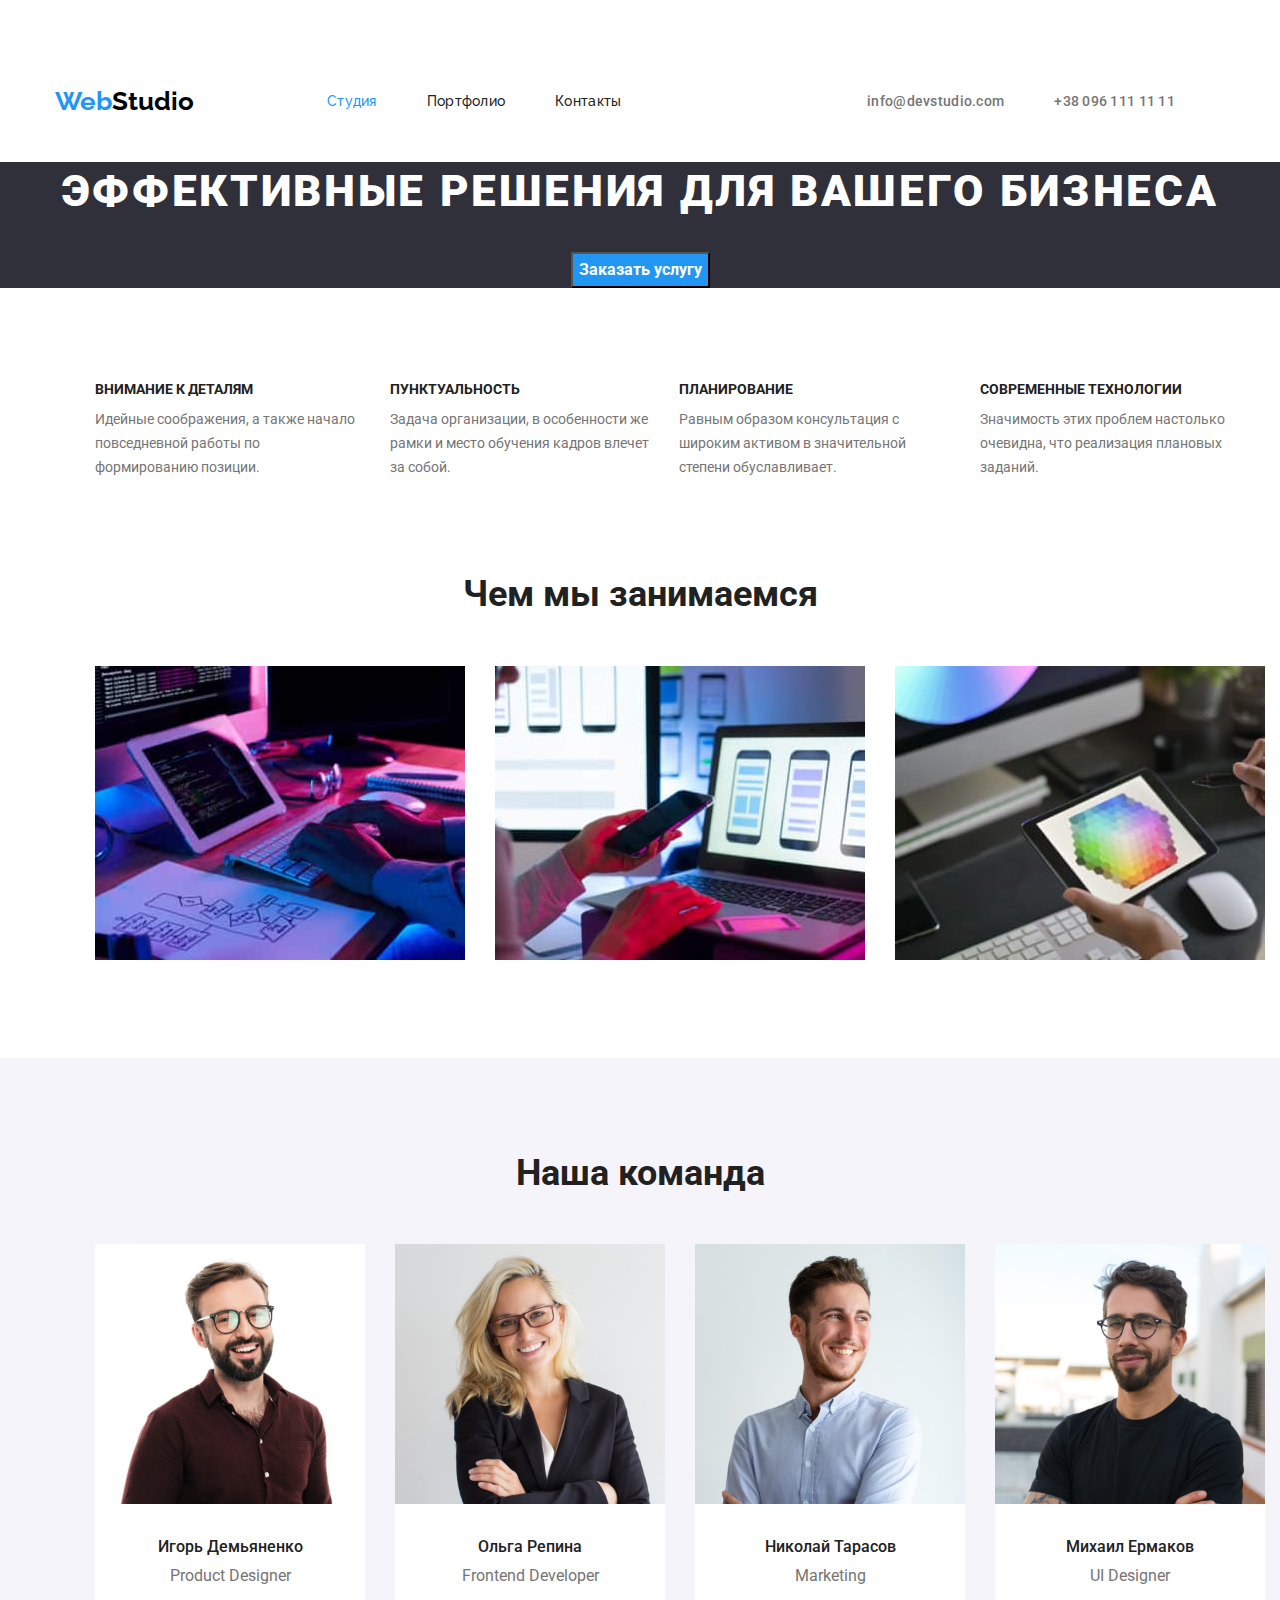
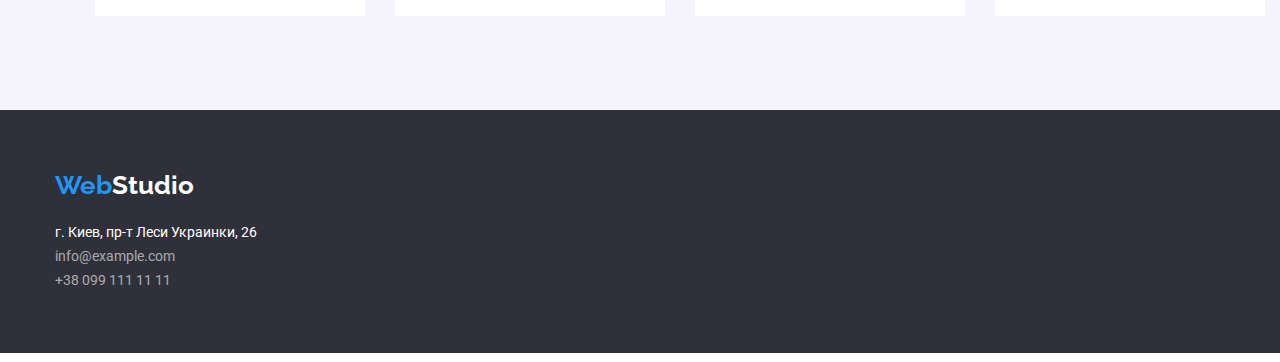
==== index.html @ 6208ae0f "hw3" ====
<!DOCTYPE html>
<html lang="en">

<head>
    <meta charset="UTF-8">
    <meta http-equiv="X-UA-Compatible" content="IE=edge">
    <meta name="viewport" content="width=device-width, initial-scale=1.0">
    <title>Document</title>
    <link rel="stylesheet" href="https://cdnjs.cloudflare.com/ajax/libs/modern-normalize/1.0.0/modern-normalize.min.css" />
    <link href="https://fonts.googleapis.com/css2?family=Raleway:wght@700&family=Roboto:wght@400;500;700;900&display=swap"
        rel="stylesheet" />
    <link rel="stylesheet" href="./css/styles.css" />
</head>

<body>
    
    <header class="header">
        <div class="container">
        <nav class="logo-font navigation">
             <a class="fst-part-logo" href="./index.html">Web<span class="sd-part-logo-hdr">Studio</span>
             </a>
        
    
        
            <ul class="site-nav list">
                <li> <a class="current">Студия</a></li>
                <li> <a href="./portfolio.html">Портфолио</a></li>
                <li> <a href="">Контакты</a></li>
            </ul>
        
    

        <ul class="contacts list">
            <li> <a href="mailto:info@devstudio.com">info@devstudio.com</a>
            </li>
            <li> <a href="tel:+380961111111">+38 096 111 11 11</a>
            </li>
        </ul>
        </nav>
        </div>
    </header>

 
    <main>
         <section class="hero">
             <div class="container hero-nav">
            <h1 class="hero-header">Эффективные решения для вашего бизнеса</h1>
            <button type="button" class="hero-btn"><span class="hero-btn-words">Заказать услугу</span></button>
        </div>
        </section>
        
        <section>
            <div class="container">
            <h2 class="spec">Особенности</h2>
            <ul class="list spec-nav">
                <li>
                    <h3 class="spec-title">Внимание к деталям</h3>
                    <p class="spec-text">Идейные соображения, а также начало повседневной работы по формированию позиции.</p>
                </li>
                <li>
                    <h3 class="spec-title">Пунктуальность</h3>
                    <p class="spec-text">Задача организации, в особенности же рамки и место обучения кадров влечет за собой.</p>
                </li>
                <li>
                    <h3 class="spec-title">Планирование</h3>
                    <p class="spec-text">Равным образом консультация с широким активом в значительной степени обуславливает.</p>
                </li>
                <li>
                    <h3 class="spec-title">Современные технологии</h3>
                    <p class="spec-text">Значимость этих проблем настолько очевидна, что реализация плановых заданий.</p>
                </li>
            </ul>
            </div>
        </section>
        
        <section class="projects">
            <div class="container">
            <h2 class="projects-title">Чем мы занимаемся</h2>
            <ul class="list projects-nav">
            <li>
            <img src="./images/boxfirst.jpg" alt="рука на клавиатуре" width="370" />
            </li>
            <li>
            <img src="./images/boxsecond.jpg" alt="телефон в руках" width="370" />
            </li>
            <li>
            <img src="./images/boxthird.jpg" alt="планшет в руках" width="370" />
            </li>
            </ul>
            </div>
        </section>
        
        <section class="teamlist">
            <div class="container">
            <h2 class="team">Наша команда</h2>
            <ul class="list team-nav">
                <li>
                   <div class="card">
                       <img src="./images/igor.jpg" alt="Игорь Демьяненко" width="270" />
                    <h3 class="team-name">Игорь Демьяненко</h3>
                    <p class="team-pos">Product Designer</p>
                    </div>
                </li>
                <li>
                    <div class="card">
                    <img src="./images/olga.jpg" alt="Ольга Репина" width="270" />
                    <h3 class="team-name">Ольга Репина</h3>
                    <p class="team-pos">Frontend Developer</p>
                    </div>
                </li>
                <li>
                    <div class="card">
                    <img src="./images/nikolay.jpg" alt="Николай Тарасов" width="270" />
                    <h3 class="team-name">Николай Тарасов</h3>
                    <p class="team-pos">Marketing</p>
                    </div>
                </li>
                <li>
                    <div class="card">
                    <img src="./images/mixail.jpg" alt="Михаил Ермаков" width="270" />
                    <h3 class="team-name">Михаил Ермаков</h3>
                    <p class="team-pos">UI Designer</p>
                    </div>
                </li>
            </ul>
            </div>
        </section>

    </main>

    
<footer class="ftr">
    <div class="container">
    <div class="logo-font">
    <a class="fst-part-logo" href="/">Web<span class="sd-part-logo-ftr">Studio</span></a>
    </div>
    
    <address class="address list">
        г. Киев, пр-т Леси Украинки, 26
        <ul class="address-ftr list">
            <li>
                <a href="mailto:info@example.com">info@example.com</a>
            </li>
            <li>
                <a href="tel:+380991111111">+38 099 111 11 11</a>
            </li>
        </ul>
    </address>
</div>
</footer>

</body>

</html>
---- css/styles.css ----
/* main text color rgba(117, 117, 117, 1) */
/* second text color rgba(33, 33, 33, 1) */
/* logo first part and btn rgba(33, 150, 243, 1)*/
/* btn hover color  rgba(24, 140, 232, 1) */
/* logo second part hdr rgba(0, 0, 0, 1)*/
/* logo second part ftr rgba(255, 255, 255, 1)*/
/* main background rgba(255, 255, 255, 1) */
/* second background rgba(245, 244, 250, 1) */
/* ftr and hero background rgba(47, 48, 58, 1) */



:root {
    --main-text-color: rgba(117, 117, 117, 1);
    --second-text-color: rgba(33, 33, 33, 1);
    --main-background-color: rgba(255, 255, 255, 1);
    --second-background: rgba(245, 244, 250, 1);
    --logo-first-part-and-btn: rgba(33, 150, 243, 1);
    --portfolio-card-background: rgba(238, 238, 238, 1);
}


body {
    background-color: var(--main-background-color);
    color: var(--main-text-color);
    font-family: "Roboto", "Raleway", sans-serif;
}

p,
h1,
h2,
h3,
ul {
    margin: 0px;
}

.container {
    display: block;
    width: 1200px;
    padding-left: 15px;
    padding-right: 15px;
    margin-right: auto;
    margin-left: auto;
}


.list {
    list-style: none;
}



/* HEADER section */

.navigation {
    display: flex;
    align-items: center;
}

/* logo */


.fst-part-logo {
    color:#2196F3
}

.sd-part-logo-hdr {
    color:#000000 
}

.logo-font a {
    text-decoration-line: none;
    font-family: Raleway;
    font-weight: 700;
    font-size: 26px;
    line-height: 1.2;
    margin-top: 25px;
    margin-bottom: 25px;
    margin-left: 0px;
}




/* site-navigation */


.site-nav .current {
    color: #2196F3;
}

.site-nav a {
    text-decoration-line: none;
    color: var(--second-text-color);
    font-weight: 500;
    font-size: 14px;
    line-height: 1.14;
    letter-spacing: 0.02em;
}

.site-nav a:hover,
.site-nav a:focus
{
    color: #2196F3;
}

.site-nav {
    display:flex;
    margin-left: 93px;
    margin-top: 32px;
    margin-bottom: 32px;
}

.site-nav li {
    display:block;
    margin-right: 50px;
}

.site-nav li:last-child {
    margin-right: 0px;
}

/* contacts */



.contacts a {
    text-decoration-line: none;
    color: var(--main-text-color);
    font-family: Roboto;
    font-weight: 500;
    font-size: 14px;
    line-height: 1.14;
    letter-spacing: 0.02em
}

.contacts a:hover,
.contacts a:focus {
    color: #2196F3;
}

.contacts {
    display: flex;
    margin-left: auto;
    margin-top: 32px;
    margin-bottom: 32px;
}

.contacts li {
    display: block;
    margin-right: 50px;
}




/* HERO section */

.hero {
    background-color:rgba(47, 48, 58, 1);
}


.hero-header {
    color:rgba(255, 255, 255, 1);
    font-weight: 900;
    font-size: 44px;
    line-height: 1.36;
    margin-bottom: 30px;
    
    text-align: center;
    letter-spacing: 0.06em;
    text-transform: uppercase;
}

.hero-nav {
    text-align: center;
}

.hero-btn {
   background-color: rgba(33, 150, 243, 1)
}

.hero-btn:hover {
    background-color:rgba(24, 140, 232, 1) ;
}

.hero-btn-words {
    color: var(--main-background-color);
    font-weight: 700;
    font-size: 16px;
    line-height: 1.87;
}




/* ATTENTION section */

.spec {
    display:none;
}

.spec-title {
    color: var(--second-text-color);
}

.spec-nav {
    display: flex
}

.spec-nav li {
    display: block;
    margin-top: 94px;
    margin-bottom: 94px;
    margin-right: 30px;
}

.spec-nav li:last-child {
    margin-right: 0px;
}

.spec-title {
    font-weight: 700;
    font-size: 14px;
    line-height: 1.14;
    text-transform: uppercase;
}

.spec-text {
    color: var(--main-text-color);
    font-weight: 400;
    font-size: 14px;
    line-height: 1.71;
    margin-top: 10px;
    
}




/* PROJECTS */


.projects-title {
    color: var(--second-text-color);
}

.projects-title {
    font-weight: 700;
    font-size: 36px;
    line-height: 1.16;
    text-align: center;
    margin-bottom: 50px;
}

.projects-nav {
    display: flex;
}

.projects-nav li {
    display: block;
    margin-right: 30px;
    margin-bottom: 94px;
}

.projects-nav li:last-child {
    margin-right: 0px;
}



/* TEAM LIST */


.teamlist {
    background-color: var(--second-background);
}
.team {
    color: var(--second-text-color);
}

.team {
    font-weight: 700;
    font-size: 36px;
    line-height: 42px;
    text-align: center;
    padding-top: 94px;
    margin-bottom: 50px;
}

.team-nav {
    display: flex;
}

.team-nav li {
    display:block;
    margin-right: 30px;
    margin-bottom: 94px;
}

.team-nav li:last-child {
    margin-right: 0px;
}



.team-name {
    color: var(--second-text-color);
}

.team-name {
    font-weight: 500;
    font-size: 16px;
    line-height: 1.18;
    margin-top: 30px;
    margin-bottom: 10px;
    text-align: center;
}

.team-pos {
    font-weight: 400;
    font-size: 16px;
    line-height: 1.18;
    text-align: center;
}

.card {
    background-color: #FFFFFF;
    width: 270px;
    padding-bottom: 30px;
}




/* FOOTER */


.ftr {
    background-color:#2F303A;
}

.ftr ftr-cnt {
        padding-left: 0px;
}

.sd-part-logo-ftr {
    color: #FFFFFF;
}

.logo-font {
    padding-top: 60px;
    margin-bottom: 20px;
}

.address-ftr {
    margin-bottom: 9px;
}

.address-ftr li:last-child {
    margin-bottom: 0px;
    padding-bottom: 60px;
}

.address {
    color: #FFFFFF;
}

.address {
    font-weight: 400;
    font-size: 14px;
    line-height: 1.71;
    font-style:normal;
}

.address-ftr a {
    color: rgba(255, 255, 255, 0.6);
}

.address ul {
    padding-left: 0px;
}


/* PORTFOLIO hage */


.portfolio-filter {
    display: flex;
    justify-content: center;
}


.portfolio-title {
    display:none;
}

.portfolio-filter button {
    background-color: var(--second-background);
    color: var(--main-text-color);
}


.portfolio-filter button:hover,
.portfolio-filter button:focus {
    background-color: var(--logo-first-part-and-btn);
    color: var(--main-background-color);
}


button {
    cursor: pointer;
}

.portfolio-filter button {
color: var(--second-text-color);
font-style: normal;
font-weight: 500;
font-size: 16px;
line-height: 1.62;
text-align: center;
letter-spacing: 0.03em;

margin-bottom: 50px;
margin-top: 94px;

margin-right: 8px;
border-radius: 4px;
}



.portfolio-list {
    display: none;
}

.portfolio-items {
    display: flex;
    flex-wrap: wrap;
    margin-right: -30px;
    margin-left: -30px;
    padding-left: 30px;
}


.card-item {
    width: 370px;
    margin-right: 30px;
    margin-bottom: 30px;
}



.card-item h3 {
    margin-top: 20px;
    margin-bottom: 4px;
}

.card-item p {
    margin-bottom: 20px;
}

.card-name {
    color: var(--second-text-color)
}

.card-name {
    font-weight: 700;
    font-size: 18px;
    line-height: 2;
}

.card-disc {
    font-weight: 400;
    font-size: 16px;
    line-height: 1.87;
}


.card-item a {
    text-decoration-line: none;
    color: var(--main-text-color);
}

.address-ftr a {
    text-decoration-line: none;
}
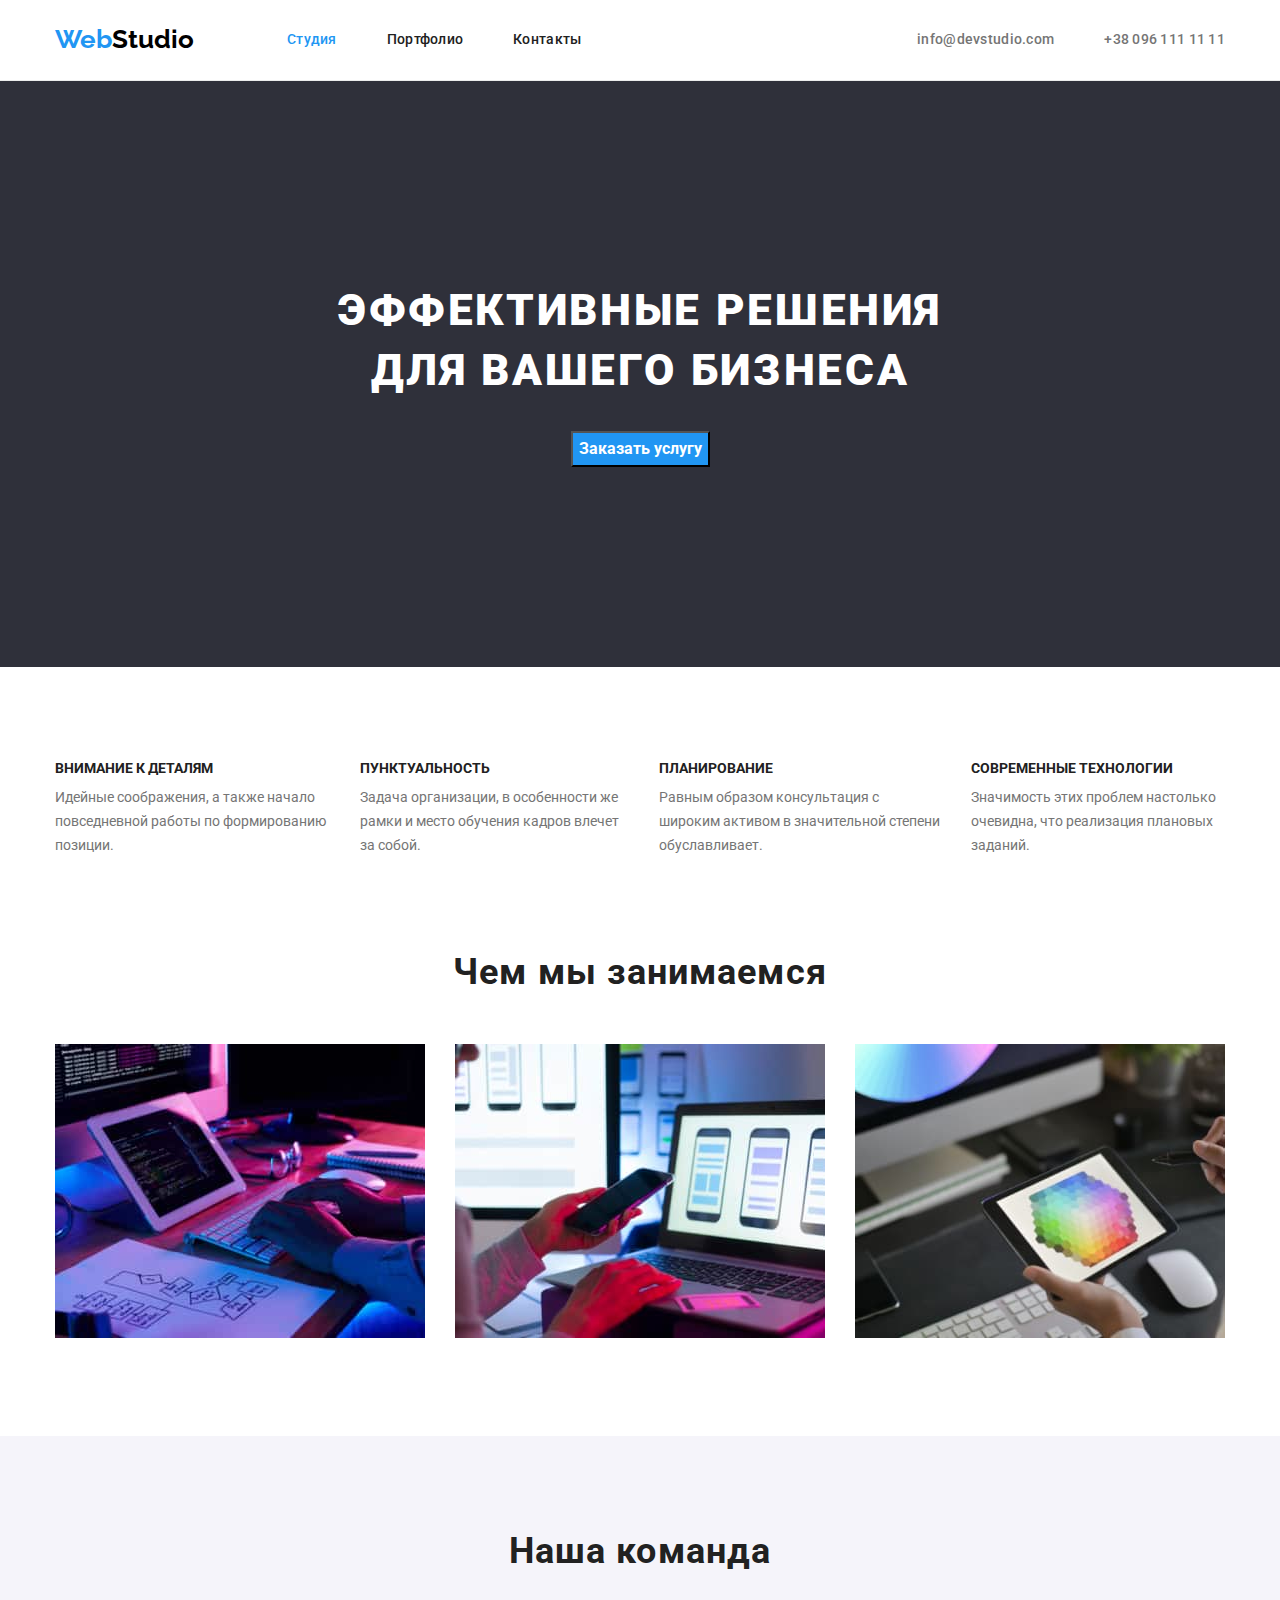
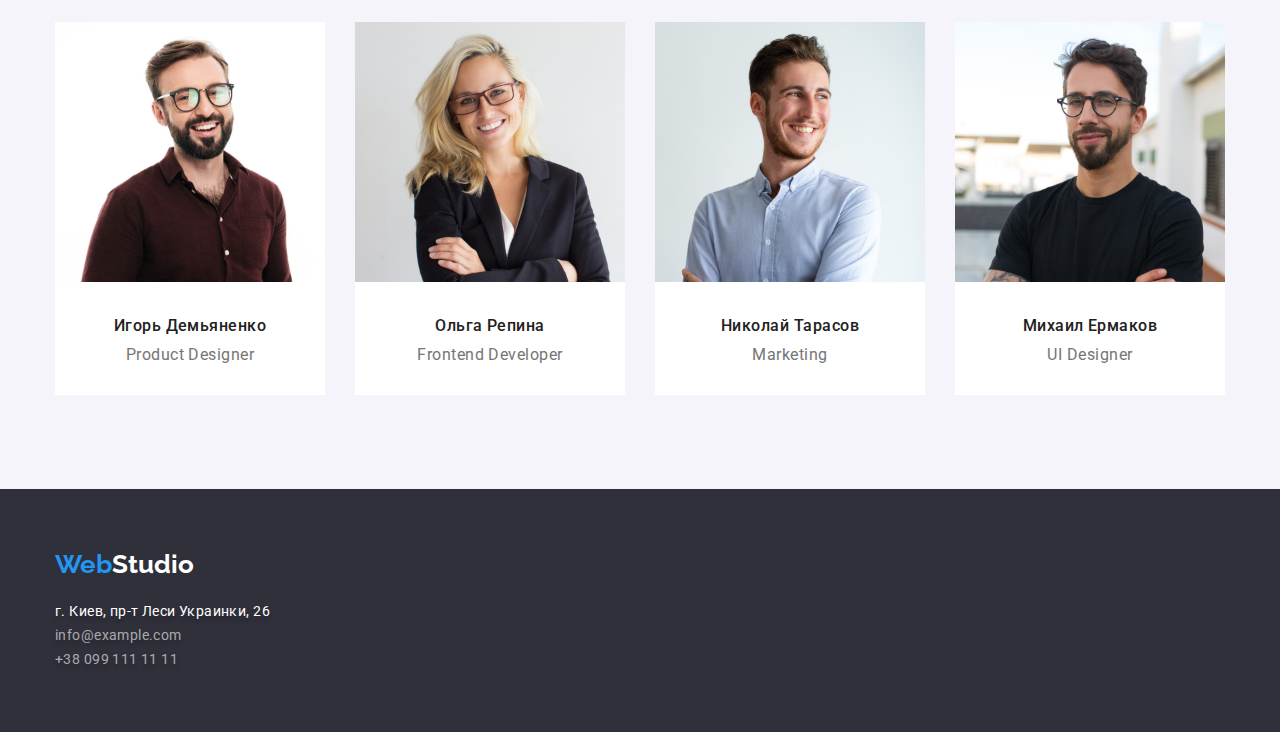
==== commit 4c2e3573: "home work 3" ====
--- a/index.html
+++ b/index.html
@@ -6,7 +6,8 @@
     <meta http-equiv="X-UA-Compatible" content="IE=edge">
     <meta name="viewport" content="width=device-width, initial-scale=1.0">
     <title>Document</title>
-    <link rel="stylesheet" href="https://cdnjs.cloudflare.com/ajax/libs/modern-normalize/1.0.0/modern-normalize.min.css" />
+    <link rel="stylesheet" href="https://cdnjs.cloudflare.com/ajax/libs/modern-normalize/1.1.0/modern-normalize.min.css" 
+    rel="stylesheet" />
     <link href="https://fonts.googleapis.com/css2?family=Raleway:wght@700&family=Roboto:wght@400;500;700;900&display=swap"
         rel="stylesheet" />
     <link rel="stylesheet" href="./css/styles.css" />
@@ -15,85 +16,91 @@
 <body>
     
     <header class="header">
-        <div class="container">
-        <nav class="logo-font navigation">
+        <div class="container navigation">
+        
+    <nav class="nav">
+        <div class="logo-font">
              <a class="fst-part-logo" href="./index.html">Web<span class="sd-part-logo-hdr">Studio</span>
              </a>
-        
+        </div>
     
-        
             <ul class="site-nav list">
-                <li> <a class="current">Студия</a></li>
-                <li> <a href="./portfolio.html">Портфолио</a></li>
-                <li> <a href="">Контакты</a></li>
+                <li class="items"> <a class="current link">Студия</a></li>
+                <li class="items"> <a href="./portfolio.html" class="link">Портфолио</a></li>
+                <li class="items"> <a href="" class="link">Контакты</a></li>
             </ul>
-        
+    </nav>
     
 
         <ul class="contacts list">
-            <li> <a href="mailto:info@devstudio.com">info@devstudio.com</a>
+            <li class="items"> <a href="mailto:info@devstudio.com" class="link">info@devstudio.com</a>
             </li>
-            <li> <a href="tel:+380961111111">+38 096 111 11 11</a>
+            <li class="items"> <a href="tel:+380961111111" class="link">+38 096 111 11 11</a>
             </li>
         </ul>
-        </nav>
-        </div>
+</div>
     </header>
 
  
     <main>
+        
          <section class="hero">
-             <div class="container hero-nav">
+            <div class="container">
             <h1 class="hero-header">Эффективные решения для вашего бизнеса</h1>
             <button type="button" class="hero-btn"><span class="hero-btn-words">Заказать услугу</span></button>
+        </section>
         </div>
-        </section>
+
         
         <section>
             <div class="container">
             <h2 class="spec">Особенности</h2>
-            <ul class="list spec-nav">
-                <li>
+            <ul class="list why">
+                <li class="spec-li">
                     <h3 class="spec-title">Внимание к деталям</h3>
                     <p class="spec-text">Идейные соображения, а также начало повседневной работы по формированию позиции.</p>
                 </li>
-                <li>
+                <li class="spec-li">
                     <h3 class="spec-title">Пунктуальность</h3>
                     <p class="spec-text">Задача организации, в особенности же рамки и место обучения кадров влечет за собой.</p>
                 </li>
-                <li>
+                <li class="spec-li">
                     <h3 class="spec-title">Планирование</h3>
                     <p class="spec-text">Равным образом консультация с широким активом в значительной степени обуславливает.</p>
                 </li>
-                <li>
+                <li class="spec-li">
                     <h3 class="spec-title">Современные технологии</h3>
                     <p class="spec-text">Значимость этих проблем настолько очевидна, что реализация плановых заданий.</p>
                 </li>
             </ul>
-            </div>
+        </div>
         </section>
+        
+
         
         <section class="projects">
             <div class="container">
             <h2 class="projects-title">Чем мы занимаемся</h2>
-            <ul class="list projects-nav">
-            <li>
+            <ul class="list project-list">
+            <li class="project-img">
             <img src="./images/boxfirst.jpg" alt="рука на клавиатуре" width="370" />
             </li>
-            <li>
+            <li class="project-img">
             <img src="./images/boxsecond.jpg" alt="телефон в руках" width="370" />
             </li>
-            <li>
+            <li class="project-img">
             <img src="./images/boxthird.jpg" alt="планшет в руках" width="370" />
             </li>
             </ul>
             </div>
         </section>
         
+
+        
         <section class="teamlist">
             <div class="container">
             <h2 class="team">Наша команда</h2>
-            <ul class="list team-nav">
+            <ul class="list team-mem">
                 <li>
                    <div class="card">
                        <img src="./images/igor.jpg" alt="Игорь Демьяненко" width="270" />
@@ -123,7 +130,7 @@
                     </div>
                 </li>
             </ul>
-            </div>
+        </div>
         </section>
 
     </main>
@@ -131,7 +138,7 @@
     
 <footer class="ftr">
     <div class="container">
-    <div class="logo-font">
+    <div class="logo-font logo-ftr">
     <a class="fst-part-logo" href="/">Web<span class="sd-part-logo-ftr">Studio</span></a>
     </div>
     
@@ -139,10 +146,10 @@
         г. Киев, пр-т Леси Украинки, 26
         <ul class="address-ftr list">
             <li>
-                <a href="mailto:info@example.com">info@example.com</a>
+                <a href="mailto:info@example.com" class="ftr-link">info@example.com</a>
             </li>
             <li>
-                <a href="tel:+380991111111">+38 099 111 11 11</a>
+                <a href="tel:+380991111111" class="ftr-link">+38 099 111 11 11</a>
             </li>
         </ul>
     </address>
--- a/css/styles.css
+++ b/css/styles.css
@@ -1,4 +1,12 @@
-
+html {
+    box-sizing: border-box;
+}
+
+*,
+*::before,
+*::after {
+    box-sizing: inherit;
+}
 
 /* main text color rgba(117, 117, 117, 1) */
 /* second text color rgba(33, 33, 33, 1) */
@@ -11,6 +19,15 @@
 /* ftr and hero background rgba(47, 48, 58, 1) */
 
 
+p,
+h1,
+h2,
+h3,
+ul,
+li {
+    margin:0px;
+    padding: 0px;
+}
 
 :root {
     --main-text-color: rgba(117, 117, 117, 1);
@@ -25,15 +42,12 @@
 body {
     background-color: var(--main-background-color);
     color: var(--main-text-color);
-    font-family: "Roboto", "Raleway", sans-serif;
-}
-
-p,
-h1,
-h2,
-h3,
-ul {
-    margin: 0px;
+    font-family: Roboto, Raleway, sans-serif;
+}
+
+.list {
+    list-style: none;
+
 }
 
 .container {
@@ -41,27 +55,21 @@
     width: 1200px;
     padding-left: 15px;
     padding-right: 15px;
+
+    margin-left: auto;
     margin-right: auto;
-    margin-left: auto;
-}
-
-
-.list {
-    list-style: none;
-}
-
-
-
-/* HEADER section */
-
-.navigation {
-    display: flex;
-    align-items: center;
+    /* outline: 1px solid tomato; */
+}
+
+
+
+/* HEAD */
+
+.header {
+border-bottom: 1px solid #ECECEC;
 }
 
 /* logo */
-
-
 .fst-part-logo {
     color:#2196F3
 }
@@ -69,6 +77,7 @@
 .sd-part-logo-hdr {
     color:#000000 
 }
+
 
 .logo-font a {
     text-decoration-line: none;
@@ -76,29 +85,45 @@
     font-weight: 700;
     font-size: 26px;
     line-height: 1.2;
-    margin-top: 25px;
-    margin-bottom: 25px;
-    margin-left: 0px;
-}
-
-
-
-
-/* site-navigation */
-
-
-.site-nav .current {
-    color: #2196F3;
-}
-
-.site-nav a {
-    text-decoration-line: none;
+    padding-top: 24px;
+    padding-bottom: 25px;
+}
+
+
+/* site navigation */
+
+.site-nav {
+    display: flex;
+    align-items: center;
+    margin-left: 93px;
+}
+
+.site-nav .link {
+    display: block;
+    padding-top: 32px;
+    padding-bottom: 32px;
     color: var(--second-text-color);
     font-weight: 500;
     font-size: 14px;
     line-height: 1.14;
     letter-spacing: 0.02em;
-}
+    text-decoration: none;
+}
+
+
+
+.site-nav .items {
+    margin-right: 50px;
+}
+
+.site-nav .items:last-child {
+    margin-right: 0px;
+}
+
+.site-nav .current {
+    color: #2196F3;
+}
+
 
 .site-nav a:hover,
 .site-nav a:focus
@@ -106,34 +131,31 @@
     color: #2196F3;
 }
 
-.site-nav {
-    display:flex;
-    margin-left: 93px;
-    margin-top: 32px;
-    margin-bottom: 32px;
-}
-
-.site-nav li {
-    display:block;
-    margin-right: 50px;
-}
-
-.site-nav li:last-child {
-    margin-right: 0px;
-}
+.nav {
+    display: flex;
+    align-items: center;
+}
+ 
+
 
 /* contacts */
 
-
-
-.contacts a {
-    text-decoration-line: none;
+.contacts {
+    display: flex;
+    align-items: center;
+    margin-left: auto;
+}
+
+.contacts .link {
+    display: block;
+    padding-top: 32px;
+    padding-bottom: 32px;
     color: var(--main-text-color);
-    font-family: Roboto;
     font-weight: 500;
     font-size: 14px;
     line-height: 1.14;
-    letter-spacing: 0.02em
+    letter-spacing: 0.02em;
+    text-decoration: none;
 }
 
 .contacts a:hover,
@@ -141,50 +163,48 @@
     color: #2196F3;
 }
 
-.contacts {
-    display: flex;
-    margin-left: auto;
-    margin-top: 32px;
-    margin-bottom: 32px;
-}
-
-.contacts li {
-    display: block;
+.contacts .items {
     margin-right: 50px;
 }
 
-
-
+.contacts .items:last-child {
+margin-right: 0px;
+}
+
+
+.navigation {
+    display: flex;
+    align-items: center;
+}
 
 /* HERO section */
 
 .hero {
     background-color:rgba(47, 48, 58, 1);
-}
-
-
+    text-align: center;
+}
 .hero-header {
     color:rgba(255, 255, 255, 1);
     font-weight: 900;
     font-size: 44px;
     line-height: 1.36;
-    margin-bottom: 30px;
-    
-    text-align: center;
+    max-width: 700px;
     letter-spacing: 0.06em;
     text-transform: uppercase;
-}
-
-.hero-nav {
-    text-align: center;
+    padding-top: 200px;
+    padding-bottom: 0px;
+    margin-left: auto;
+    margin-right: auto;
 }
 
 .hero-btn {
-   background-color: rgba(33, 150, 243, 1)
+   background-color: rgba(33, 150, 243, 1);
+   margin-bottom: 200px;
+   margin-top: 30px;
 }
 
 .hero-btn:hover {
-    background-color:rgba(24, 140, 232, 1) ;
+    background-color:rgb a(24, 140, 232, 1) ;
 }
 
 .hero-btn-words {
@@ -195,31 +215,12 @@
 }
 
 
-
-
-/* ATTENTION section */
-
 .spec {
     display:none;
 }
 
 .spec-title {
     color: var(--second-text-color);
-}
-
-.spec-nav {
-    display: flex
-}
-
-.spec-nav li {
-    display: block;
-    margin-top: 94px;
-    margin-bottom: 94px;
-    margin-right: 30px;
-}
-
-.spec-nav li:last-child {
-    margin-right: 0px;
 }
 
 .spec-title {
@@ -227,6 +228,7 @@
     font-size: 14px;
     line-height: 1.14;
     text-transform: uppercase;
+
 }
 
 .spec-text {
@@ -234,10 +236,25 @@
     font-weight: 400;
     font-size: 14px;
     line-height: 1.71;
-    margin-top: 10px;
-    
-}
-
+    padding-top: 10px;
+}
+
+.why {
+    display: flex;
+    align-items: center;
+    padding-top: 94px;
+    padding-bottom: 94px;
+    margin-top: 0px;
+    margin-bottom: 0px;
+}
+
+.spec-li {
+    margin-right: 30px;
+}
+
+.spec-li:last-child {
+    margin-right: 0px;
+}
 
 
 
@@ -250,29 +267,35 @@
 
 .projects-title {
     font-weight: 700;
+    font-style: normal;
     font-size: 36px;
     line-height: 1.16;
     text-align: center;
-    margin-bottom: 50px;
-}
-
-.projects-nav {
-    display: flex;
-}
-
-.projects-nav li {
-    display: block;
+    letter-spacing: 0.03em;
+}
+
+.project-list {
+    display: flex;
+    align-items: center;
+    margin-top: 50px;
+    margin-bottom: 94px;
+}
+
+.project-img {
     margin-right: 30px;
-    margin-bottom: 94px;
-}
-
-.projects-nav li:last-child {
+}
+.project-img:last-child {
     margin-right: 0px;
 }
 
 
 
-/* TEAM LIST */
+/* TEAM */
+
+.team-mem {
+    display: flex;
+    align-items: center;
+}
 
 
 .teamlist {
@@ -287,82 +310,62 @@
     font-size: 36px;
     line-height: 42px;
     text-align: center;
+    letter-spacing: 0.03em;
     padding-top: 94px;
-    margin-bottom: 50px;
-}
-
-.team-nav {
-    display: flex;
-}
-
-.team-nav li {
-    display:block;
-    margin-right: 30px;
-    margin-bottom: 94px;
-}
-
-.team-nav li:last-child {
-    margin-right: 0px;
-}
-
+}
 
 
 .team-name {
     color: var(--second-text-color);
-}
-
-.team-name {
+    font-style: normal;
     font-weight: 500;
     font-size: 16px;
     line-height: 1.18;
-    margin-top: 30px;
-    margin-bottom: 10px;
-    text-align: center;
+    letter-spacing: 0.03em;
+    padding-top: 30px;
 }
 
 .team-pos {
     font-weight: 400;
+    font-style: normal;
     font-size: 16px;
     line-height: 1.18;
-    text-align: center;
+    letter-spacing: 0.03em;
+    padding-top: 10px;
+    padding-bottom: 30px;
 }
 
 .card {
     background-color: #FFFFFF;
     width: 270px;
-    padding-bottom: 30px;
-}
-
-
-
-
-/* FOOTER */
-
+    margin-top: 50px;
+    margin-bottom: 94px;
+    text-align: center;
+}
+
+.team-mem li {
+    margin-right: 30px;
+}
+
+.team-mem li:last-child {
+    margin-right: 0px;
+}
+
+
+
+/* FOOTER  */
+
+.logo-ftr {
+    padding-top: 60px;
+
+}
 
 .ftr {
     background-color:#2F303A;
 }
 
-.ftr ftr-cnt {
-        padding-left: 0px;
-}
-
 .sd-part-logo-ftr {
     color: #FFFFFF;
-}
-
-.logo-font {
-    padding-top: 60px;
-    margin-bottom: 20px;
-}
-
-.address-ftr {
-    margin-bottom: 9px;
-}
-
-.address-ftr li:last-child {
-    margin-bottom: 0px;
-    padding-bottom: 60px;
 }
 
 .address {
@@ -374,28 +377,39 @@
     font-size: 14px;
     line-height: 1.71;
     font-style:normal;
+    padding-top: 20px;
+    padding-bottom: 60px;
+    letter-spacing: 0.03em;
+    text-shadow: 0px 4px 4px rgba(0, 0, 0, 0.25);
+}
+
+.ftr-link {
+    padding-top: 9px;
 }
 
 .address-ftr a {
     color: rgba(255, 255, 255, 0.6);
-}
-
-.address ul {
-    padding-left: 0px;
-}
-
-
-/* PORTFOLIO hage */
-
-
-.portfolio-filter {
-    display: flex;
-    justify-content: center;
-}
-
+    letter-spacing: 0.03em;
+}
 
 .portfolio-title {
     display:none;
+}
+
+.portfolio-filter {
+    display: flex;
+    justify-content: center;
+    margin-bottom: 50px;
+
+    
+}
+
+.portfolio-filter li {
+    margin-right: 8px;
+}
+
+.portfolio-filter li:last-child {
+    margin-right: 0px;
 }
 
 .portfolio-filter button {
@@ -417,51 +431,33 @@
 
 .portfolio-filter button {
 color: var(--second-text-color);
-font-style: normal;
 font-weight: 500;
 font-size: 16px;
 line-height: 1.62;
-text-align: center;
-letter-spacing: 0.03em;
-
-margin-bottom: 50px;
-margin-top: 94px;
-
-margin-right: 8px;
-border-radius: 4px;
-}
-
-
-
-.portfolio-list {
-    display: none;
-}
-
-.portfolio-items {
+}
+
+
+
+
+.filter-result {
     display: flex;
     flex-wrap: wrap;
-    margin-right: -30px;
-    margin-left: -30px;
-    padding-left: 30px;
-}
-
-
-.card-item {
-    width: 370px;
-    margin-right: 30px;
-    margin-bottom: 30px;
-}
-
-
-
-.card-item h3 {
-    margin-top: 20px;
-    margin-bottom: 4px;
-}
-
-.card-item p {
-    margin-bottom: 20px;
-}
+}
+
+.result-items {
+/* flex-basis: calc((100%-2*30px)/3); */
+margin-bottom: 30px;
+margin-right: 30px;
+}
+
+.result-items:nth-child(3n) {
+    margin-right: 0;
+}
+
+.result-items:nth-last-child(-n+3) {
+    margin-bottom: 0px;
+}
+
 
 .card-name {
     color: var(--second-text-color)
@@ -471,20 +467,47 @@
     font-weight: 700;
     font-size: 18px;
     line-height: 2;
+    font-style: normal;
+    letter-spacing: 0.06em;
+    text-decoration-line: none;
+
 }
 
 .card-disc {
     font-weight: 400;
+    font-style: normal;
     font-size: 16px;
     line-height: 1.87;
-}
-
-
-.card-item a {
+    letter-spacing: 0.03em;
+    padding-top: 4px;
+}
+
+.result-items {
+    background-color: var(--main-background-color);
+    width: 370px;
+    height: 404px;
+}
+
+.filter-result a {
     text-decoration-line: none;
     color: var(--main-text-color);
 }
 
+.result-card {
+    border: 1px solid #EEEEEE;
+    border-top: none;
+    padding-top: 20px;
+}
+
 .address-ftr a {
     text-decoration-line: none;
+}
+
+.filter-section {
+    padding-top: 94px;
+    padding-bottom: 94px;
+}
+
+.card-img {
+    display: block;
 }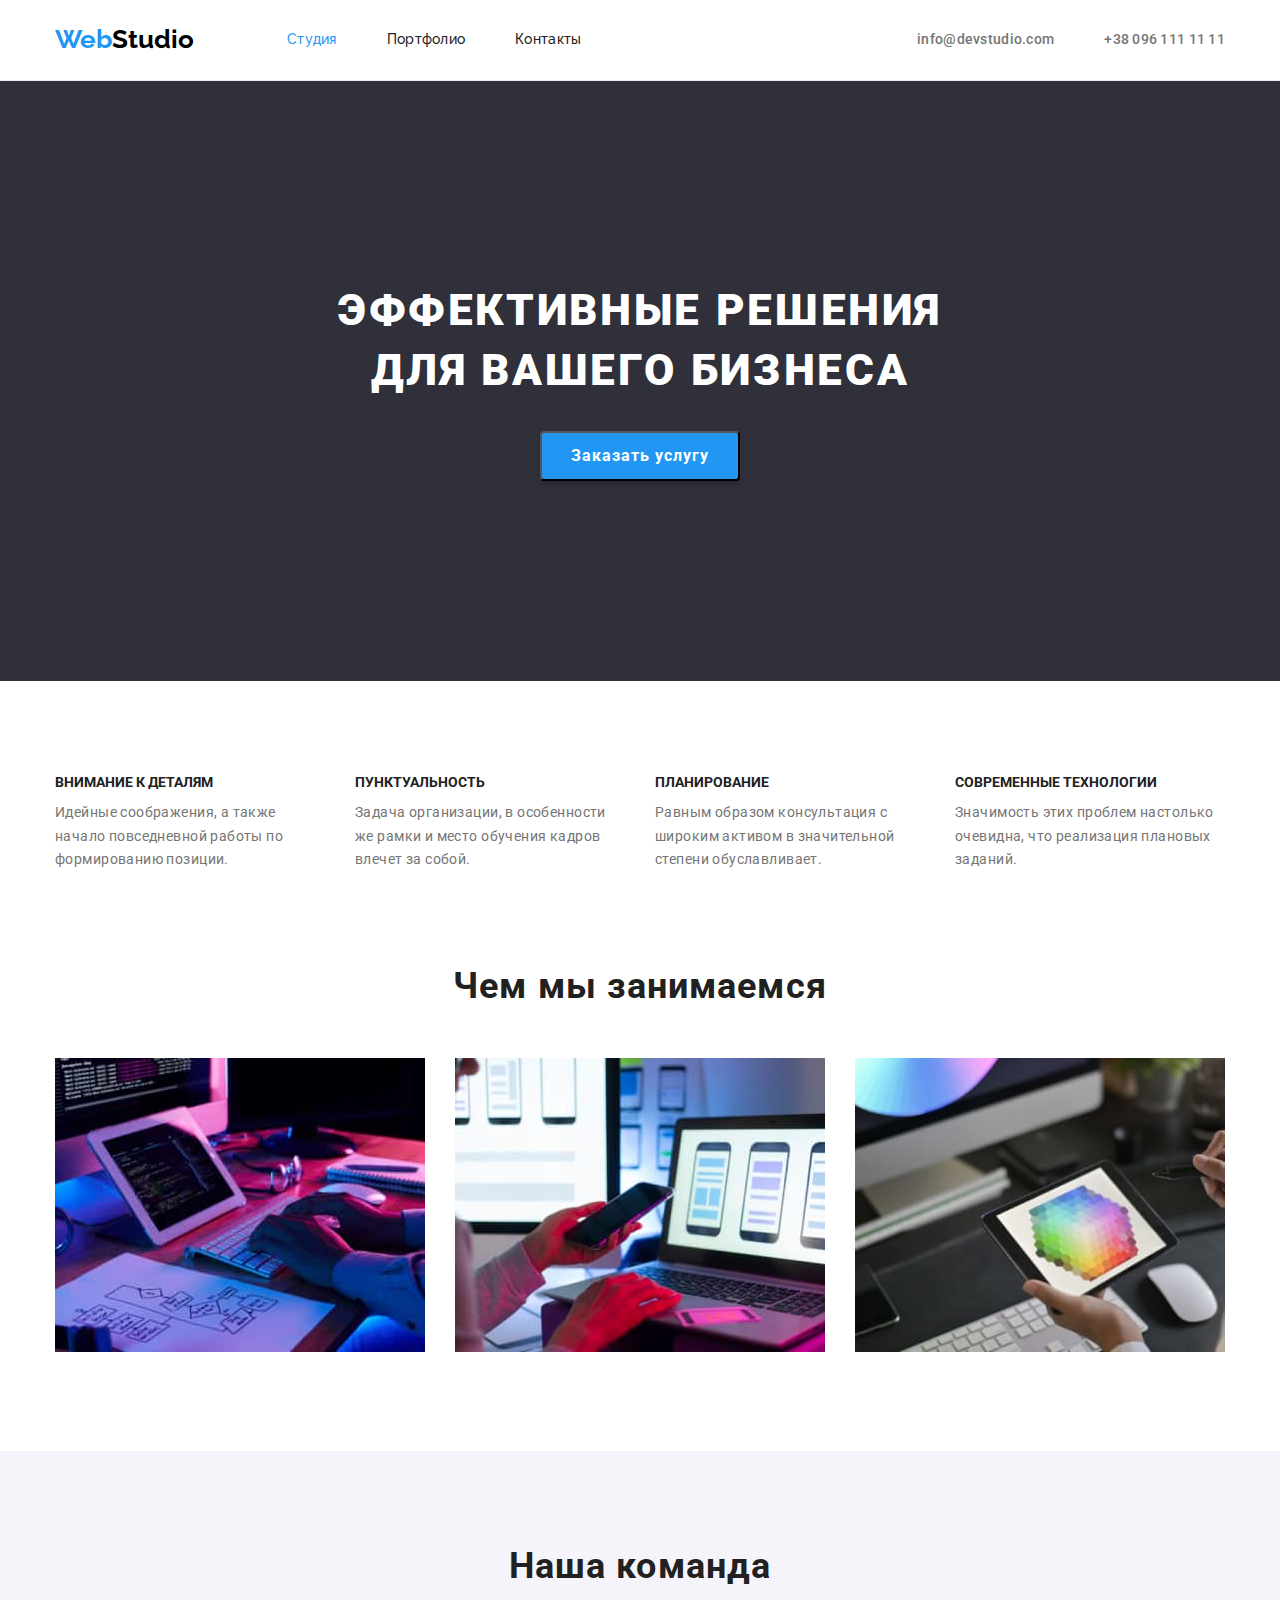
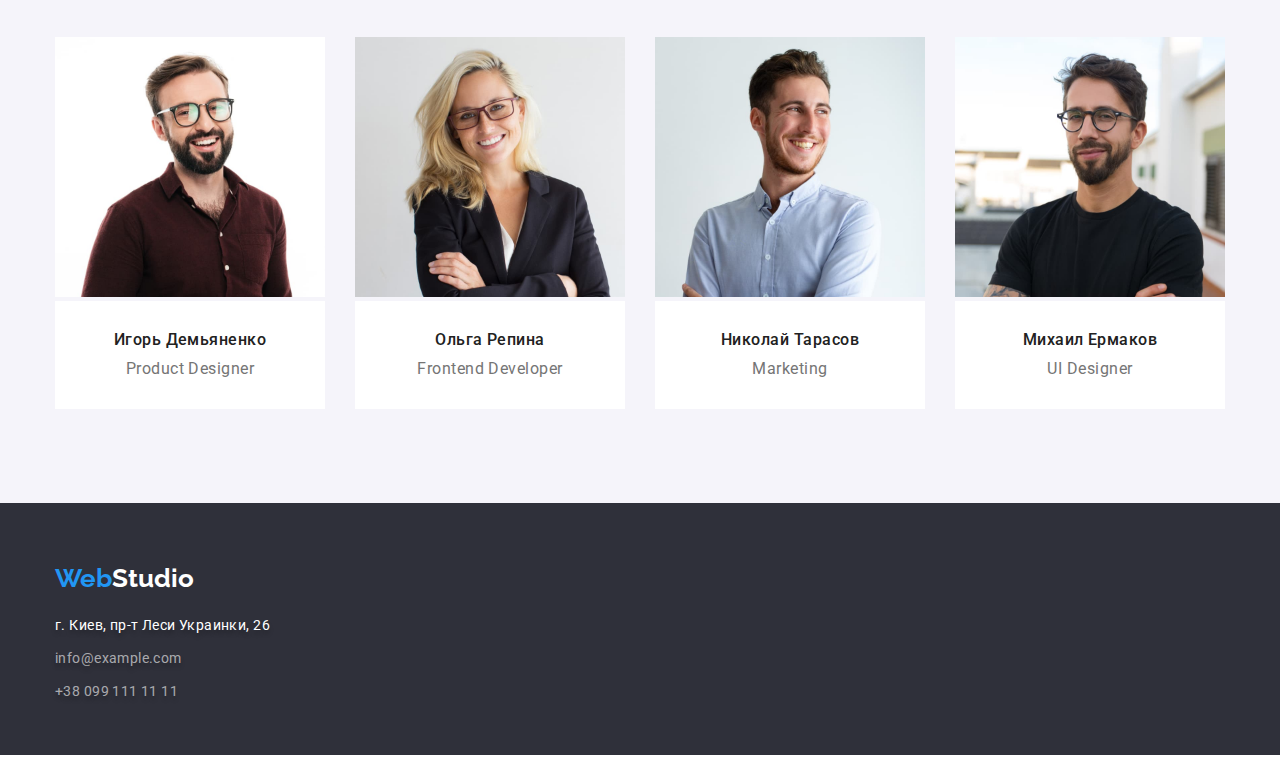
==== commit ce12d9ea: "HW-21-06" ====
--- a/index.html
+++ b/index.html
@@ -19,10 +19,8 @@
         <div class="container navigation">
         
     <nav class="nav">
-        <div class="logo-font">
              <a class="fst-part-logo" href="./index.html">Web<span class="sd-part-logo-hdr">Studio</span>
              </a>
-        </div>
     
             <ul class="site-nav list">
                 <li class="items"> <a class="current link">Студия</a></li>
@@ -48,13 +46,11 @@
             <div class="container">
             <h1 class="hero-header">Эффективные решения для вашего бизнеса</h1>
             <button type="button" class="hero-btn"><span class="hero-btn-words">Заказать услугу</span></button>
+            </div>      
         </section>
-        </div>
-
-        
-        <section>
+        <section class="spec">
             <div class="container">
-            <h2 class="spec">Особенности</h2>
+            <h2 class="visual-hidden">Особенности</h2>
             <ul class="list why">
                 <li class="spec-li">
                     <h3 class="spec-title">Внимание к деталям</h3>
@@ -75,9 +71,6 @@
             </ul>
         </div>
         </section>
-        
-
-        
         <section class="projects">
             <div class="container">
             <h2 class="projects-title">Чем мы занимаемся</h2>
@@ -94,37 +87,34 @@
             </ul>
             </div>
         </section>
-        
-
-        
         <section class="teamlist">
             <div class="container">
             <h2 class="team">Наша команда</h2>
             <ul class="list team-mem">
                 <li>
-                   <div class="card">
-                       <img src="./images/igor.jpg" alt="Игорь Демьяненко" width="270" />
-                    <h3 class="team-name">Игорь Демьяненко</h3>
+                      <img src="./images/igor.jpg" alt="Игорь Демьяненко" width="270" />
+                    <div class="team-card">
+                      <h3 class="team-name">Игорь Демьяненко</h3>
                     <p class="team-pos">Product Designer</p>
                     </div>
                 </li>
                 <li>
-                    <div class="card">
                     <img src="./images/olga.jpg" alt="Ольга Репина" width="270" />
+                <div class="team-card">
                     <h3 class="team-name">Ольга Репина</h3>
                     <p class="team-pos">Frontend Developer</p>
                     </div>
                 </li>
                 <li>
-                    <div class="card">
                     <img src="./images/nikolay.jpg" alt="Николай Тарасов" width="270" />
+                    <div class="team-card">
                     <h3 class="team-name">Николай Тарасов</h3>
                     <p class="team-pos">Marketing</p>
                     </div>
                 </li>
                 <li>
-                    <div class="card">
                     <img src="./images/mixail.jpg" alt="Михаил Ермаков" width="270" />
+                    <div class="team-card">
                     <h3 class="team-name">Михаил Ермаков</h3>
                     <p class="team-pos">UI Designer</p>
                     </div>
@@ -132,13 +122,12 @@
             </ul>
         </div>
         </section>
-
-    </main>
+</main>
 
     
 <footer class="ftr">
     <div class="container">
-    <div class="logo-font logo-ftr">
+    <div class="nav logo-ftr">
     <a class="fst-part-logo" href="/">Web<span class="sd-part-logo-ftr">Studio</span></a>
     </div>
     
@@ -149,7 +138,7 @@
                 <a href="mailto:info@example.com" class="ftr-link">info@example.com</a>
             </li>
             <li>
-                <a href="tel:+380991111111" class="ftr-link">+38 099 111 11 11</a>
+                <a href="tel:+380991111111">+38 099 111 11 11</a>
             </li>
         </ul>
     </address>
--- a/css/styles.css
+++ b/css/styles.css
@@ -18,6 +18,17 @@
 /* second background rgba(245, 244, 250, 1) */
 /* ftr and hero background rgba(47, 48, 58, 1) */
 
+.visual-hidden {
+    position: absolute;
+    width: 1px;
+    height: 1px;
+    margin: -1px;
+    border: 0;
+    padding: 0;
+    white-space: nowrap;
+    clip: rect(0 0 0 0);
+    overflow: hidden;
+}
 
 p,
 h1,
@@ -51,11 +62,9 @@
 }
 
 .container {
-    display: block;
     width: 1200px;
     padding-left: 15px;
     padding-right: 15px;
-
     margin-left: auto;
     margin-right: auto;
     /* outline: 1px solid tomato; */
@@ -79,14 +88,12 @@
 }
 
 
-.logo-font a {
+.nav a {
     text-decoration-line: none;
     font-family: Raleway;
     font-weight: 700;
     font-size: 26px;
     line-height: 1.2;
-    padding-top: 24px;
-    padding-bottom: 25px;
 }
 
 
@@ -182,7 +189,10 @@
 .hero {
     background-color:rgba(47, 48, 58, 1);
     text-align: center;
-}
+    padding-top: 200px;
+    padding-bottom: 200px;
+}
+
 .hero-header {
     color:rgba(255, 255, 255, 1);
     font-weight: 900;
@@ -191,7 +201,6 @@
     max-width: 700px;
     letter-spacing: 0.06em;
     text-transform: uppercase;
-    padding-top: 200px;
     padding-bottom: 0px;
     margin-left: auto;
     margin-right: auto;
@@ -199,12 +208,15 @@
 
 .hero-btn {
    background-color: rgba(33, 150, 243, 1);
-   margin-bottom: 200px;
+   width: 200px;
+   height: 50px;
    margin-top: 30px;
+   border-radius: 4px;
+   box-shadow: 0px 4px 4px rgba(0, 0, 0, 0.15);
 }
 
 .hero-btn:hover {
-    background-color:rgb a(24, 140, 232, 1) ;
+    background-color:rgba(24, 140, 232, 1) ;
 }
 
 .hero-btn-words {
@@ -212,11 +224,14 @@
     font-weight: 700;
     font-size: 16px;
     line-height: 1.87;
-}
-
+    font-style: normal;
+    text-align: center;
+    letter-spacing: 0.06em;
+}
 
 .spec {
-    display:none;
+padding-top: 94px;
+padding-bottom: 94px;
 }
 
 .spec-title {
@@ -228,22 +243,23 @@
     font-size: 14px;
     line-height: 1.14;
     text-transform: uppercase;
+    margin-bottom: 10px;
 
 }
 
 .spec-text {
     color: var(--main-text-color);
+    width: 270px;
+    font-style: normal;
     font-weight: 400;
     font-size: 14px;
     line-height: 1.71;
-    padding-top: 10px;
+    letter-spacing: 0.03em;
 }
 
 .why {
     display: flex;
     align-items: center;
-    padding-top: 94px;
-    padding-bottom: 94px;
     margin-top: 0px;
     margin-bottom: 0px;
 }
@@ -259,26 +275,25 @@
 
 
 /* PROJECTS */
-
+.projects {
+    padding-bottom: 94px;
+}
 
 .projects-title {
     color: var(--second-text-color);
-}
-
-.projects-title {
     font-weight: 700;
     font-style: normal;
     font-size: 36px;
     line-height: 1.16;
     text-align: center;
     letter-spacing: 0.03em;
+
+    margin-bottom: 50px;
 }
 
 .project-list {
     display: flex;
     align-items: center;
-    margin-top: 50px;
-    margin-bottom: 94px;
 }
 
 .project-img {
@@ -300,18 +315,20 @@
 
 .teamlist {
     background-color: var(--second-background);
-}
+    padding-top: 94px;
+    padding-bottom: 94px;
+}
+
+
 .team {
     color: var(--second-text-color);
-}
-
-.team {
     font-weight: 700;
     font-size: 36px;
     line-height: 42px;
     text-align: center;
     letter-spacing: 0.03em;
-    padding-top: 94px;
+
+    margin-bottom: 50px;
 }
 
 
@@ -322,7 +339,7 @@
     font-size: 16px;
     line-height: 1.18;
     letter-spacing: 0.03em;
-    padding-top: 30px;
+    margin-bottom: 10px;
 }
 
 .team-pos {
@@ -331,16 +348,14 @@
     font-size: 16px;
     line-height: 1.18;
     letter-spacing: 0.03em;
-    padding-top: 10px;
-    padding-bottom: 30px;
-}
-
-.card {
+}
+
+.team-card {
     background-color: #FFFFFF;
     width: 270px;
-    margin-top: 50px;
-    margin-bottom: 94px;
     text-align: center;
+    padding-top: 30px;
+    padding-bottom: 30px;
 }
 
 .team-mem li {
@@ -357,11 +372,13 @@
 
 .logo-ftr {
     padding-top: 60px;
+    margin-bottom: 20px;
 
 }
 
 .ftr {
     background-color:#2F303A;
+    height: 252px;
 }
 
 .sd-part-logo-ftr {
@@ -377,14 +394,16 @@
     font-size: 14px;
     line-height: 1.71;
     font-style:normal;
-    padding-top: 20px;
-    padding-bottom: 60px;
     letter-spacing: 0.03em;
     text-shadow: 0px 4px 4px rgba(0, 0, 0, 0.25);
-}
-
-.ftr-link {
-    padding-top: 9px;
+
+}
+.address-ftr li {
+    margin-bottom: 9px;
+}
+
+.address-ftr li:last-child {
+    margin-bottom: 0px;
 }
 
 .address-ftr a {
@@ -392,16 +411,25 @@
     letter-spacing: 0.03em;
 }
 
-.portfolio-title {
-    display:none;
-}
+.address-ftr {
+    padding-bottom: 60px;
+    padding-top: 9px;
+}
+
+
+/* PORTFOLIO page */
+
+
+.section-filter {
+    padding-top: 94px;
+    padding-bottom: 94px;
+}
+
 
 .portfolio-filter {
     display: flex;
     justify-content: center;
-    margin-bottom: 50px;
-
-    
+    margin-bottom: 50px;  
 }
 
 .portfolio-filter li {
@@ -437,15 +465,12 @@
 }
 
 
-
-
 .filter-result {
     display: flex;
     flex-wrap: wrap;
 }
 
 .result-items {
-/* flex-basis: calc((100%-2*30px)/3); */
 margin-bottom: 30px;
 margin-right: 30px;
 }
@@ -460,17 +485,15 @@
 
 
 .card-name {
-    color: var(--second-text-color)
-}
-
-.card-name {
+    color: var(--second-text-color);
     font-weight: 700;
     font-size: 18px;
     line-height: 2;
     font-style: normal;
     letter-spacing: 0.06em;
     text-decoration-line: none;
-
+    padding-left: 24px;
+    margin-bottom: 4px;
 }
 
 .card-disc {
@@ -479,7 +502,7 @@
     font-size: 16px;
     line-height: 1.87;
     letter-spacing: 0.03em;
-    padding-top: 4px;
+    padding-left: 24px;
 }
 
 .result-items {
@@ -496,18 +519,11 @@
 .result-card {
     border: 1px solid #EEEEEE;
     border-top: none;
+
     padding-top: 20px;
+    padding-bottom: 20px;
 }
 
 .address-ftr a {
     text-decoration-line: none;
 }
-
-.filter-section {
-    padding-top: 94px;
-    padding-bottom: 94px;
-}
-
-.card-img {
-    display: block;
-}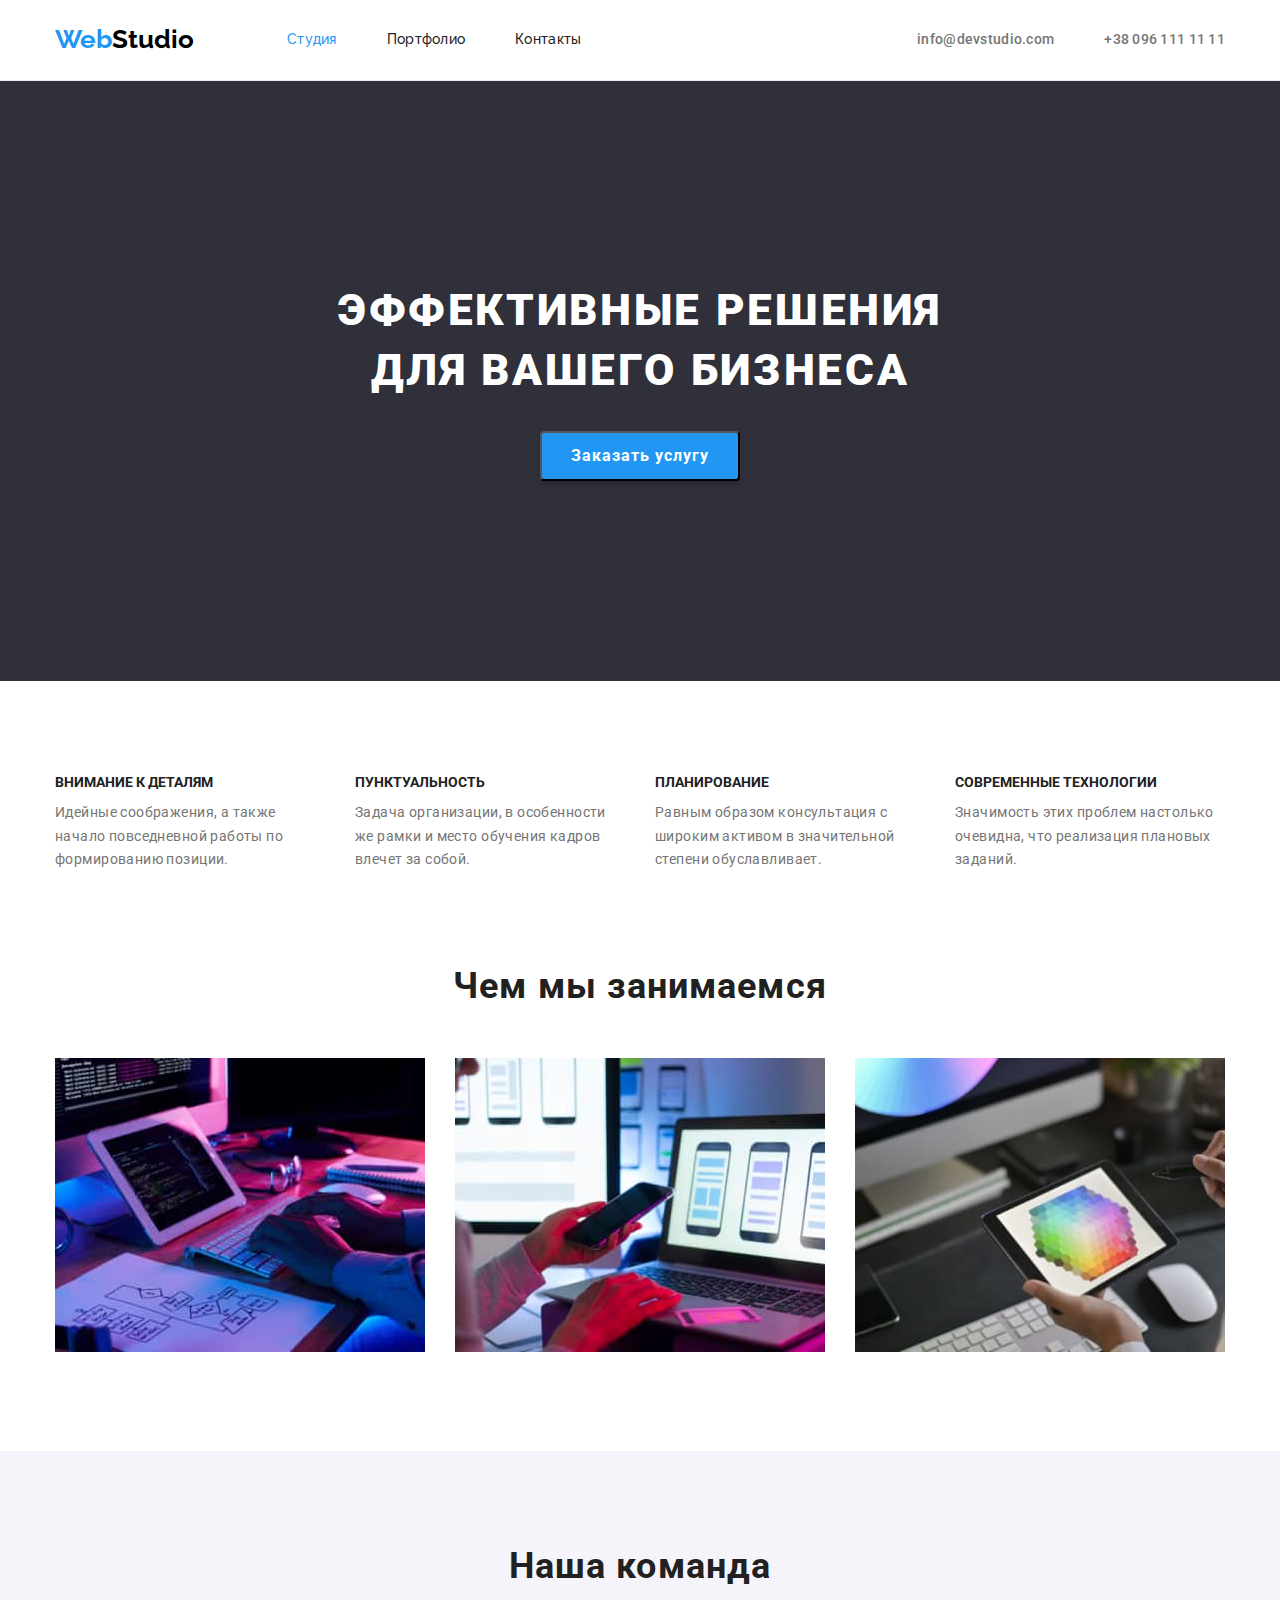
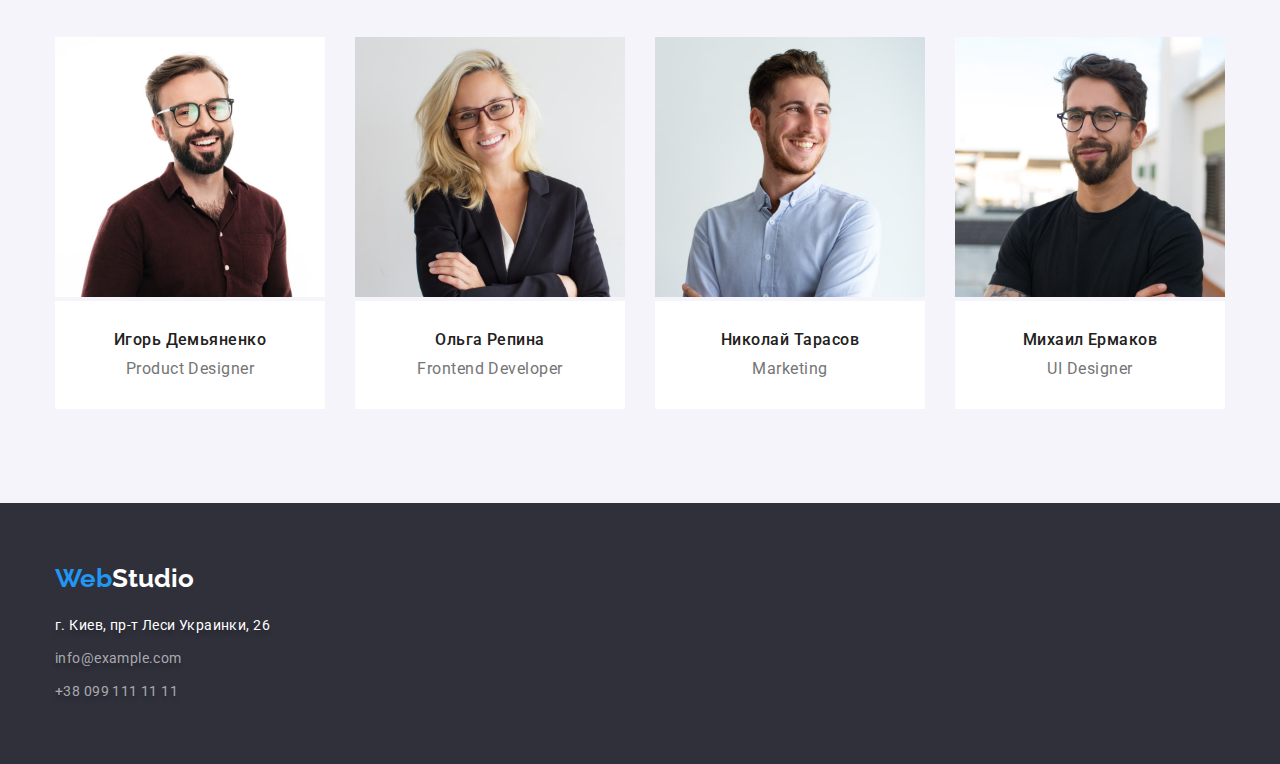
==== commit 0d7601c9: "HW3!" ====
--- a/index.html
+++ b/index.html
@@ -126,8 +126,8 @@
 
     
 <footer class="ftr">
-    <div class="container">
-    <div class="nav logo-ftr">
+    <div class="container footer">
+      <div class="nav logo-ftr">
     <a class="fst-part-logo" href="/">Web<span class="sd-part-logo-ftr">Studio</span></a>
     </div>
     
--- a/css/styles.css
+++ b/css/styles.css
@@ -55,6 +55,12 @@
     color: var(--main-text-color);
     font-family: Roboto, Raleway, sans-serif;
 }
+
+
+.img {
+    display: block;
+}
+
 
 .list {
     list-style: none;
@@ -371,19 +377,29 @@
 /* FOOTER  */
 
 .logo-ftr {
+margin-bottom: 20px;
+}
+
+.logo-ftr a {
+    display: block;
+}
+
+
+.ftr {
+    background-color:#2F303A; 
+}
+
+
+.footer {
     padding-top: 60px;
-    margin-bottom: 20px;
-
-}
-
-.ftr {
-    background-color:#2F303A;
-    height: 252px;
-}
+    padding-bottom: 60px;
+}
+
 
 .sd-part-logo-ftr {
     color: #FFFFFF;
 }
+
 
 .address {
     color: #FFFFFF;
@@ -396,9 +412,11 @@
     font-style:normal;
     letter-spacing: 0.03em;
     text-shadow: 0px 4px 4px rgba(0, 0, 0, 0.25);
-
-}
+}
+
+
 .address-ftr li {
+    margin-top: 9px;
     margin-bottom: 9px;
 }
 
@@ -411,10 +429,6 @@
     letter-spacing: 0.03em;
 }
 
-.address-ftr {
-    padding-bottom: 60px;
-    padding-top: 9px;
-}
 
 
 /* PORTFOLIO page */
@@ -462,6 +476,12 @@
 font-weight: 500;
 font-size: 16px;
 line-height: 1.62;
+padding-top: 6px;
+padding-bottom: 6px;
+padding-left: 22px;
+padding-right: 22px;
+border-radius: 4px;
+border: none;
 }
 
 
@@ -492,7 +512,7 @@
     font-style: normal;
     letter-spacing: 0.06em;
     text-decoration-line: none;
-    padding-left: 24px;
+    /* padding-left: 24px; */
     margin-bottom: 4px;
 }
 
@@ -502,7 +522,7 @@
     font-size: 16px;
     line-height: 1.87;
     letter-spacing: 0.03em;
-    padding-left: 24px;
+    /* padding-left: 24px; */
 }
 
 .result-items {
@@ -522,6 +542,8 @@
 
     padding-top: 20px;
     padding-bottom: 20px;
+    padding-left: 24px;
+    padding-right: 24px;
 }
 
 .address-ftr a {
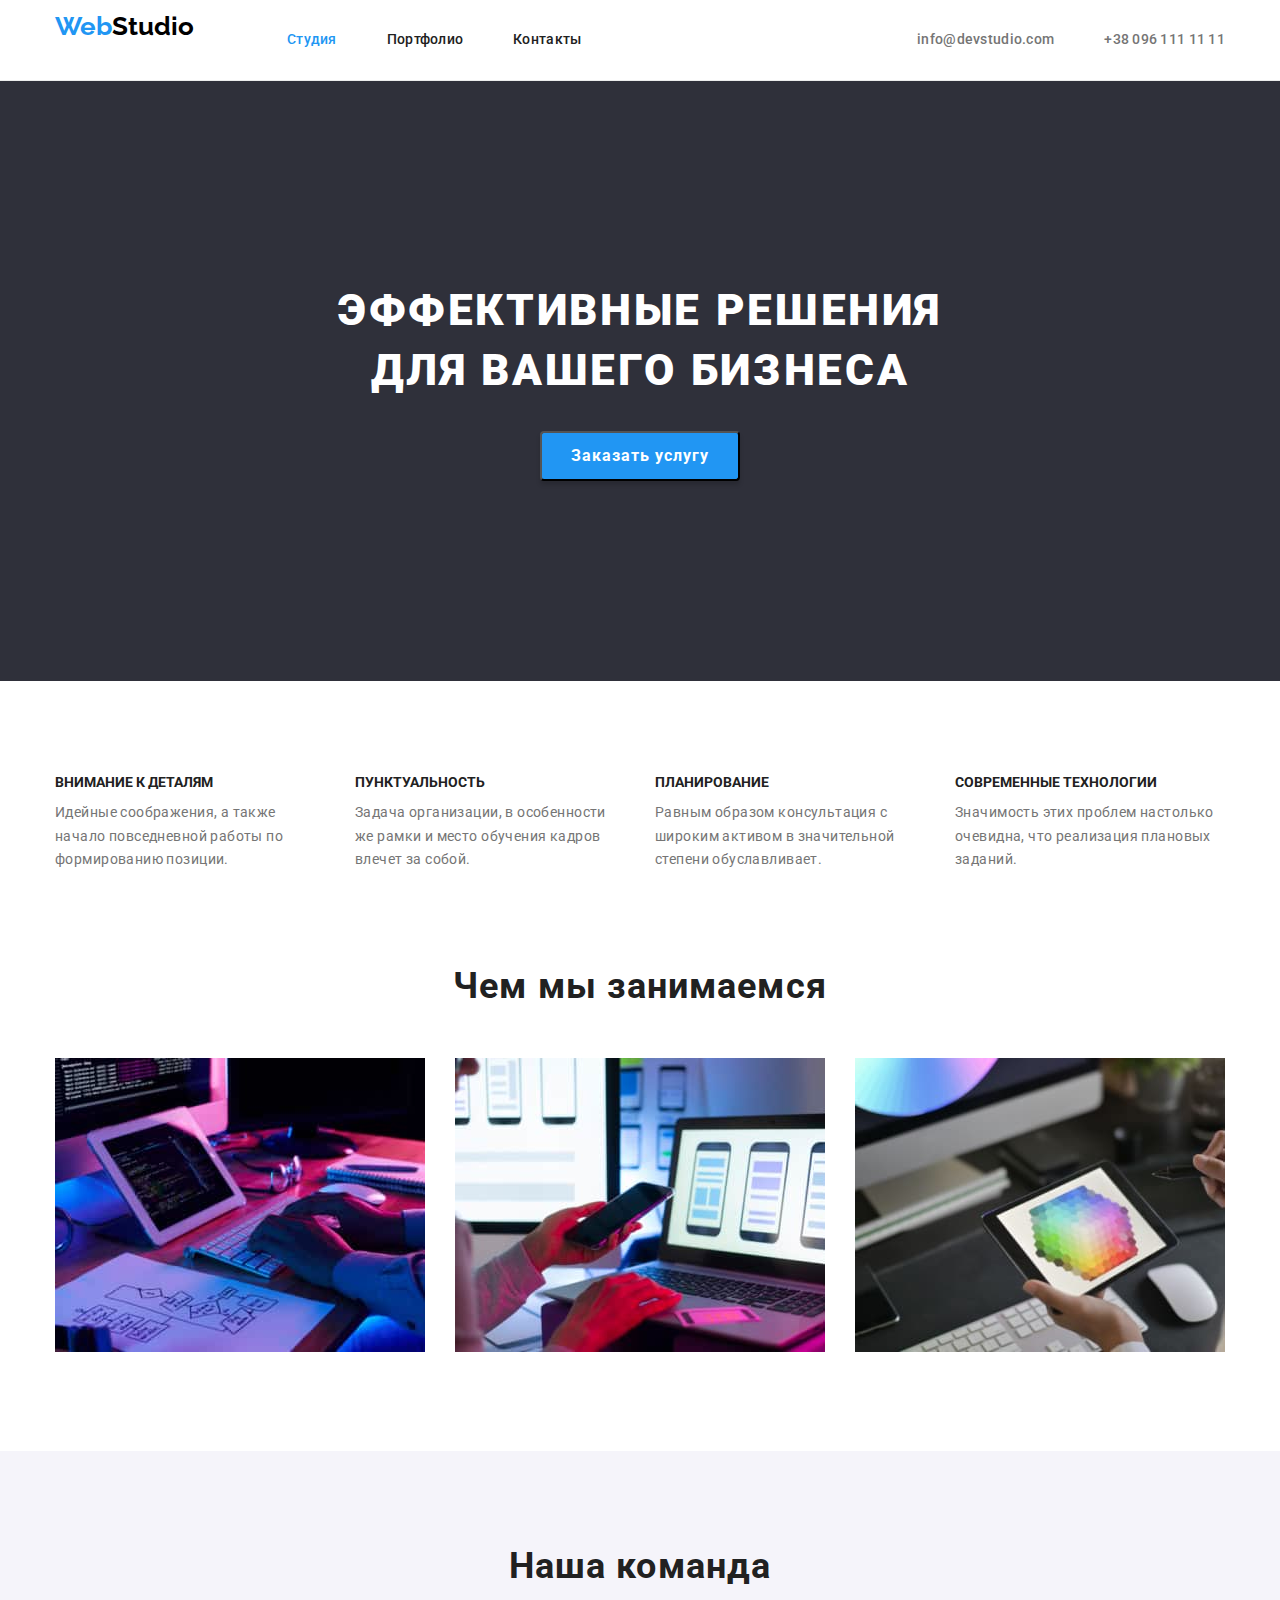
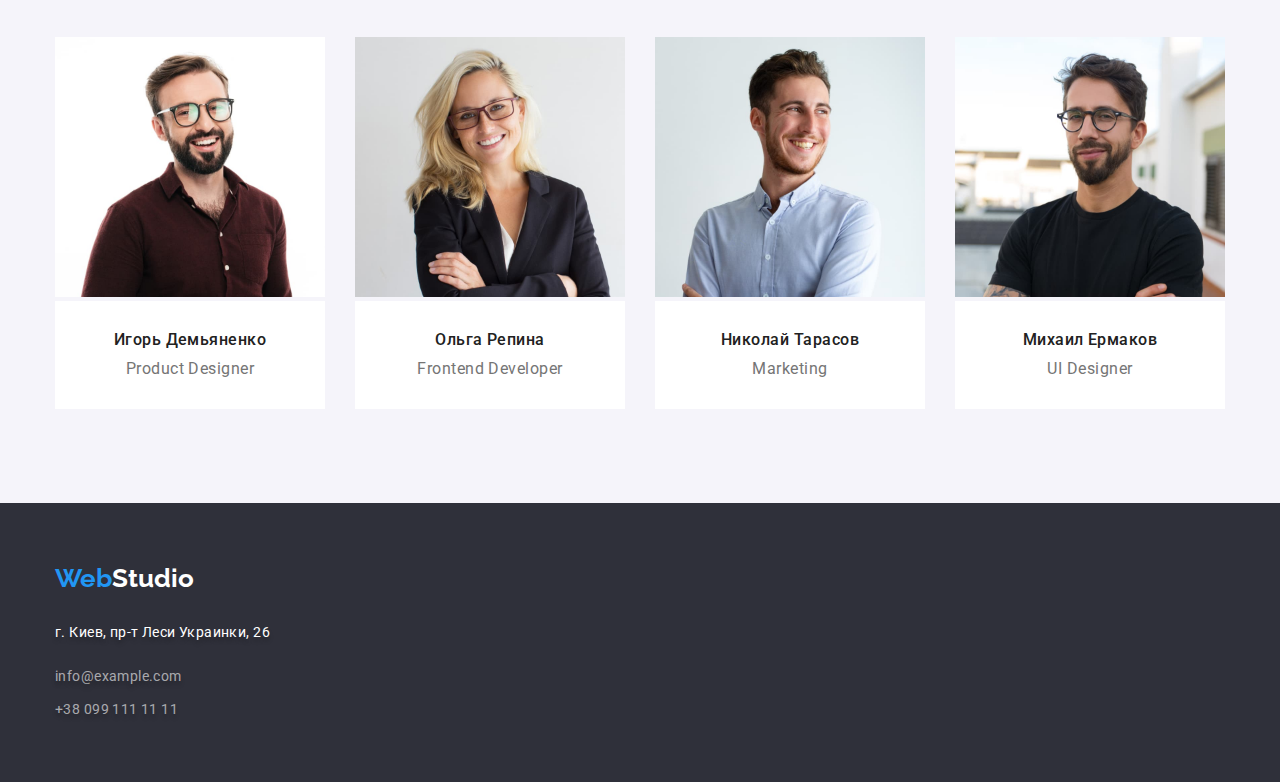
==== commit e6c5d545: "hw3-1000" ====
--- a/index.html
+++ b/index.html
@@ -19,7 +19,7 @@
         <div class="container navigation">
         
     <nav class="nav">
-             <a class="fst-part-logo" href="./index.html">Web<span class="sd-part-logo-hdr">Studio</span>
+             <a class="fst-part-logo logo" href="./index.html">Web<span class="sd-part-logo-hdr">Studio</span>
              </a>
     
             <ul class="site-nav list">
@@ -126,10 +126,10 @@
 
     
 <footer class="ftr">
-    <div class="container footer">
-      <div class="nav logo-ftr">
-    <a class="fst-part-logo" href="/">Web<span class="sd-part-logo-ftr">Studio</span></a>
-    </div>
+    <div class="container ftr-cont">
+      <!-- <div class="nav"> -->
+    <a class="fst-part-logo logo" href="/">Web<span class="sd-part-logo-ftr">Studio</span></a>
+    <!-- </div> -->
     
     <address class="address list">
         г. Киев, пр-т Леси Украинки, 26
--- a/css/styles.css
+++ b/css/styles.css
@@ -84,6 +84,7 @@
 border-bottom: 1px solid #ECECEC;
 }
 
+
 /* logo */
 .fst-part-logo {
     color:#2196F3
@@ -94,7 +95,7 @@
 }
 
 
-.nav a {
+.logo {
     text-decoration-line: none;
     font-family: Raleway;
     font-weight: 700;
@@ -102,6 +103,10 @@
     line-height: 1.2;
 }
 
+.ftr a {
+    display: block;
+    /* margin-bottom: 20px; */
+}
 
 /* site navigation */
 
@@ -376,21 +381,24 @@
 
 /* FOOTER  */
 
-.logo-ftr {
-margin-bottom: 20px;
-}
-
-.logo-ftr a {
+.logo {
+margin-bottom: 27px;
+}
+
+.ftr-cont a {
     display: block;
 }
 
+/* .address ul {
+    margin-top: 20px;
+} */
 
 .ftr {
     background-color:#2F303A; 
 }
 
 
-.footer {
+footer {
     padding-top: 60px;
     padding-bottom: 60px;
 }
@@ -416,7 +424,7 @@
 
 
 .address-ftr li {
-    margin-top: 9px;
+    /* margin-top: 9px; */
     margin-bottom: 9px;
 }
 
@@ -549,3 +557,7 @@
 .address-ftr a {
     text-decoration-line: none;
 }
+
+.address ul {
+    margin-top: 20px;
+}